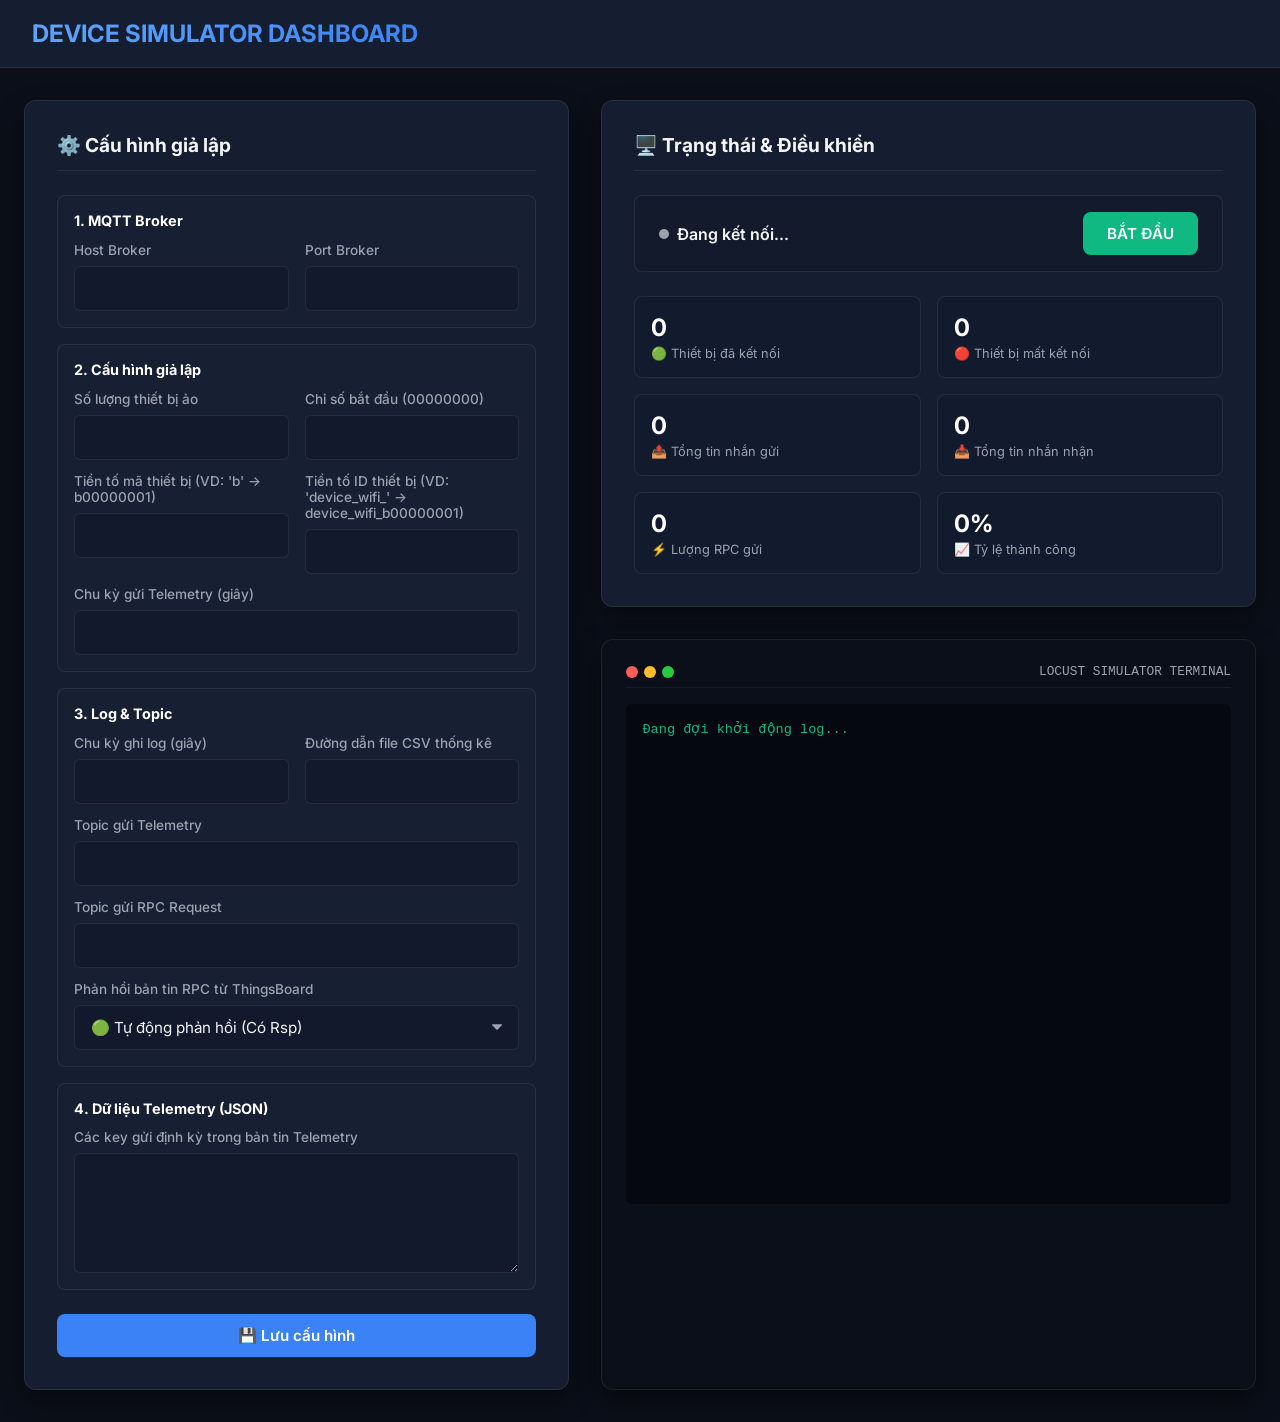
==== device_simulator_web/templates/index.html @ e487b711 "Thêm bản web của tool giả lập thiết bị" ====
<!DOCTYPE html>
<html lang="vi">

<head>
    <meta charset="UTF-8">
    <meta name="viewport" content="width=device-width, initial-scale=1.0">
    <title>Device Simulator Dashboard</title>
    <link href="https://fonts.googleapis.com/css2?family=Inter:wght@400;500;700&display=swap" rel="stylesheet">
    <style>
        :root {
            --bg-main: #0b0f19;
            --bg-card: #151d30;
            --border-color: rgba(255, 255, 255, 0.08);
            --text-main: #f3f4f6;
            --text-muted: #9ca3af;
            --primary: #3b82f6;
            --primary-hover: #2563eb;
            --success: #10b981;
            --success-hover: #059669;
            --danger: #ef4444;
            --danger-hover: #dc2626;
            --warning: #f59e0b;
            --panel-bg: rgba(30, 41, 59, 0.7);
        }

        * {
            box-sizing: border-box;
            margin: 0;
            padding: 0;
        }

        body {
            font-family: 'Inter', sans-serif;
            background-color: var(--bg-main);
            color: var(--text-main);
            min-height: 100vh;
            display: flex;
            flex-direction: column;
            overflow-x: hidden;
        }

        header {
            background-color: var(--bg-card);
            border-bottom: 1px solid var(--border-color);
            padding: 1.2rem 2rem;
            display: flex;
            justify-content: space-between;
            align-items: center;
        }

        header h1 {
            font-size: 1.5rem;
            font-weight: 700;
            background: linear-gradient(135deg, #60a5fa, #3b82f6);
            -webkit-background-clip: text;
            -webkit-text-fill-color: transparent;
        }

        .container {
            max-width: 1400px;
            width: 100%;
            margin: 2rem auto;
            padding: 0 1.5rem;
            display: grid;
            grid-template-columns: 1fr 1.2fr;
            gap: 2rem;
            flex: 1;
        }

        @media (max-width: 1024px) {
            .container {
                grid-template-columns: 1fr;
            }
        }

        .card {
            background-color: var(--bg-card);
            border: 1px solid var(--border-color);
            border-radius: 12px;
            padding: 2rem;
            box-shadow: 0 10px 25px rgba(0, 0, 0, 0.4);
            display: flex;
            flex-direction: column;
            gap: 1.5rem;
        }

        .card-title {
            font-size: 1.2rem;
            font-weight: 700;
            border-bottom: 1px solid var(--border-color);
            padding-bottom: 0.8rem;
            color: var(--text-main);
            display: flex;
            align-items: center;
            gap: 0.5rem;
        }

        .form-group {
            display: flex;
            flex-direction: column;
            gap: 0.5rem;
        }

        .form-row {
            display: grid;
            grid-template-columns: 1fr 1fr;
            gap: 1rem;
        }

        label {
            font-size: 0.85rem;
            font-weight: 500;
            color: var(--text-muted);
        }

        input {
            background-color: rgba(15, 23, 42, 0.6);
            border: 1px solid var(--border-color);
            border-radius: 6px;
            padding: 0.75rem 1rem;
            color: var(--text-main);
            font-family: inherit;
            font-size: 0.95rem;
            transition: all 0.2s;
            width: 100%;
        }

        input:focus {
            outline: none;
            border-color: var(--primary);
            box-shadow: 0 0 0 2px rgba(59, 130, 246, 0.2);
        }

        .btn {
            padding: 0.75rem 1.5rem;
            border-radius: 8px;
            font-family: inherit;
            font-weight: 600;
            font-size: 0.95rem;
            cursor: pointer;
            border: none;
            transition: all 0.2s;
            display: inline-flex;
            align-items: center;
            justify-content: center;
            gap: 0.5rem;
        }

        .btn-primary {
            background-color: var(--primary);
            color: #fff;
        }

        .btn-primary:hover {
            background-color: var(--primary-hover);
        }

        .btn-success {
            background-color: var(--success);
            color: #fff;
        }

        .btn-success:hover {
            background-color: var(--success-hover);
        }

        .btn-danger {
            background-color: var(--danger);
            color: #fff;
        }

        .btn-danger:hover {
            background-color: var(--danger-hover);
        }

        .status-container {
            display: flex;
            align-items: center;
            justify-content: space-between;
            background: rgba(15, 23, 42, 0.4);
            border: 1px solid var(--border-color);
            padding: 1rem 1.5rem;
            border-radius: 8px;
        }

        .status-indicator {
            display: flex;
            align-items: center;
            gap: 0.5rem;
            font-weight: 600;
        }

        .dot {
            width: 10px;
            height: 10px;
            border-radius: 50%;
            background-color: var(--text-muted);
            display: inline-block;
        }

        .dot.running {
            background-color: var(--success);
            box-shadow: 0 0 10px var(--success);
            animation: pulse 1.5s infinite;
        }

        .dot.stopped {
            background-color: var(--danger);
        }

        @keyframes pulse {
            0% {
                opacity: 0.4;
            }

            50% {
                opacity: 1;
            }

            100% {
                opacity: 0.4;
            }
        }

        .stats-grid {
            display: grid;
            grid-template-columns: repeat(2, 1fr);
            gap: 1rem;
        }

        .stat-card {
            background: rgba(15, 23, 42, 0.3);
            border: 1px solid var(--border-color);
            border-radius: 8px;
            padding: 1rem;
            display: flex;
            flex-direction: column;
            gap: 0.25rem;
        }

        .stat-value {
            font-size: 1.5rem;
            font-weight: 700;
            color: #fff;
        }

        .stat-label {
            font-size: 0.8rem;
            color: var(--text-muted);
        }

        .terminal-card {
            background-color: #0b0f19;
            border: 1px solid var(--border-color);
            border-radius: 12px;
            padding: 1.5rem;
            box-shadow: 0 10px 25px rgba(0, 0, 0, 0.5);
            display: flex;
            flex-direction: column;
            gap: 1rem;
            flex: 1;
            min-height: 400px;
        }

        .terminal-header {
            display: flex;
            justify-content: space-between;
            align-items: center;
            border-bottom: 1px solid rgba(255, 255, 255, 0.05);
            padding-bottom: 0.5rem;
        }

        .terminal-dots {
            display: flex;
            gap: 6px;
        }

        .terminal-dot {
            width: 12px;
            height: 12px;
            border-radius: 50%;
        }

        .terminal-dot:nth-child(1) {
            background-color: #ff5f56;
        }

        .terminal-dot:nth-child(2) {
            background-color: #ffbd2e;
        }

        .terminal-dot:nth-child(3) {
            background-color: #27c93f;
        }

        .terminal-body {
            background-color: #050811;
            border-radius: 6px;
            padding: 1rem;
            font-family: 'Consolas', 'Courier New', Courier, monospace;
            font-size: 0.85rem;
            color: #10b981;
            overflow-y: auto;
            flex: 1;
            display: flex;
            flex-direction: column;
            gap: 0.5rem;
            min-height: 300px;
            max-height: 500px;
        }

        .terminal-line {
            white-space: pre-wrap;
            word-break: break-all;
            line-height: 1.4;
        }

        .toast-container {
            position: fixed;
            bottom: 2rem;
            right: 2rem;
            display: flex;
            flex-direction: column;
            gap: 0.5rem;
            z-index: 10000;
        }

        .toast {
            background-color: var(--bg-card);
            border: 1px solid var(--border-color);
            border-left: 4px solid var(--primary);
            padding: 1rem 1.5rem;
            border-radius: 8px;
            box-shadow: 0 10px 15px rgba(0, 0, 0, 0.3);
            color: var(--text-main);
            font-size: 0.9rem;
            display: flex;
            align-items: center;
            gap: 0.75rem;
            animation: slideIn 0.3s ease;
        }

        @keyframes slideIn {
            from {
                transform: translateX(100%);
                opacity: 0;
            }

            to {
                transform: translateX(0);
                opacity: 1;
            }
        }

        .toast.success {
            border-left-color: var(--success);
        }

        .toast.error {
            border-left-color: var(--danger);
        }
    </style>
</head>

<body>
    <header>
        <h1>DEVICE SIMULATOR DASHBOARD</h1>
        <div style="font-size: 0.9rem; color: var(--text-muted);" id="current-time"></div>
    </header>

    <div class="container">
        <!-- Bên trái: Form Cấu hình -->
        <div class="card">
            <h2 class="card-title">⚙️ Cấu hình giả lập</h2>

            <form id="config-form">
                <div style="display: flex; flex-direction: column; gap: 1rem;">
                    <!-- MQTT Broker -->
                    <div
                        style="display: flex; flex-direction: column; gap: 0.8rem; border: 1px solid var(--border-color); padding: 1rem; border-radius: 8px; background: rgba(255, 255, 255, 0.01);">
                        <span style="font-size: 0.9rem; font-weight: 700; color: #fff;">1. MQTT Broker</span>
                        <div class="form-row">
                            <div class="form-group">
                                <label for="BROKER_HOST">Host Broker</label>
                                <input type="text" id="BROKER_HOST" required>
                            </div>
                            <div class="form-group">
                                <label for="BROKER_PORT">Port Broker</label>
                                <input type="number" id="BROKER_PORT" required>
                            </div>
                        </div>
                    </div>

                    <!-- Load Test Parameters -->
                    <div
                        style="display: flex; flex-direction: column; gap: 0.8rem; border: 1px solid var(--border-color); padding: 1rem; border-radius: 8px; background: rgba(255, 255, 255, 0.01);">
                        <span style="font-size: 0.9rem; font-weight: 700; color: #fff;">2. Cấu hình giả lập</span>
                        <div class="form-row">
                            <div class="form-group">
                                <label for="NUM_DEV">Số lượng thiết bị ảo</label>
                                <input type="number" id="NUM_DEV" required>
                            </div>
                            <div class="form-group">
                                <label for="START_INDEX">Chỉ số bắt đầu (00000000)</label>
                                <input type="number" id="START_INDEX" required>
                            </div>
                        </div>
                        <div class="form-row">
                            <div class="form-group">
                                <label for="DEVICE_CODE_PREFIX">Tiền tố mã thiết bị (VD: 'b' -> b00000001)</label>
                                <input type="text" id="DEVICE_CODE_PREFIX" required>
                            </div>
                            <div class="form-group">
                                <label for="DEVICE_ID_PREFIX">Tiền tố ID thiết bị (VD: 'device_wifi_' ->
                                    device_wifi_b00000001)</label>
                                <input type="text" id="DEVICE_ID_PREFIX" required>
                            </div>
                        </div>
                        <div class="form-group">
                            <label for="TELEMETRY_INTERVAL">Chu kỳ gửi Telemetry (giây)</label>
                            <input type="number" id="TELEMETRY_INTERVAL" required>
                        </div>
                    </div>

                    <!-- Topic & Log -->
                    <div
                        style="display: flex; flex-direction: column; gap: 0.8rem; border: 1px solid var(--border-color); padding: 1rem; border-radius: 8px; background: rgba(255, 255, 255, 0.01);">
                        <span style="font-size: 0.9rem; font-weight: 700; color: #fff;">3. Log & Topic</span>
                        <div class="form-row">
                            <div class="form-group">
                                <label for="LOG_INTERVAL">Chu kỳ ghi log (giây)</label>
                                <input type="number" id="LOG_INTERVAL" required>
                            </div>
                            <div class="form-group">
                                <label for="LOG_FILE_CSV">Đường dẫn file CSV thống kê</label>
                                <input type="text" id="LOG_FILE_CSV" required>
                            </div>
                        </div>
                        <div class="form-group">
                            <label for="TELEMETRY_TOPIC">Topic gửi Telemetry</label>
                            <input type="text" id="TELEMETRY_TOPIC" required>
                        </div>
                        <div class="form-group">
                            <label for="RPC_REQUEST_TOPIC">Topic gửi RPC Request</label>
                            <input type="text" id="RPC_REQUEST_TOPIC" required>
                        </div>
                        <div class="form-group">
                            <label for="RESPONSE_RPC">Phản hồi bản tin RPC từ ThingsBoard</label>
                            <select id="RESPONSE_RPC" style="background-color: rgba(15, 23, 42, 0.6); border: 1px solid var(--border-color); border-radius: 6px; padding: 0.75rem 1rem; color: var(--text-main); font-family: inherit; font-size: 0.95rem; width: 100%; transition: all 0.2s; -webkit-appearance: none; -moz-appearance: none; appearance: none; background-image: url('data:image/svg+xml;charset=US-ASCII,%3Csvg%20xmlns%3D%22http%3A%2F%2Fwww.w3.org%2F2000%2Fsvg%22%20width%3D%22292.4%22%20height%3D%22292.4%22%3E%3Cpath%20fill%3D%22%239ca3af%22%20d%3D%22M287%2069.4a17.6%2017.6%200%200%200-13-5.4H18.4c-5%200-9.3%201.8-12.9%205.4A17.6%2017.6%200%200%200%200%2082.2c0%205%201.8%209.3%205.4%2012.9l128%20127.9c3.6%203.6%207.8%205.4%2012.8%205.4s9.2-1.8%2012.8-5.4L287%2095c3.5-3.5%205.4-7.8%205.4-12.8%200-5-1.9-9.2-5.5-12.8z%22%2F%3E%3C%2Fsvg%3E'); background-repeat: no-repeat; background-position: right 1rem top 50%; background-size: 0.65rem auto; padding-right: 2.5rem;">
                                <option value="true">🟢 Tự động phản hồi (Có Rsp)</option>
                                <option value="false">🔴 Không phản hồi (Bỏ qua)</option>
                            </select>
                        </div>
                    </div>

                    <!-- Telemetry Payload Config -->
                    <div
                        style="display: flex; flex-direction: column; gap: 0.8rem; border: 1px solid var(--border-color); padding: 1rem; border-radius: 8px; background: rgba(255, 255, 255, 0.01);">
                        <span style="font-size: 0.9rem; font-weight: 700; color: #fff;">4. Dữ liệu Telemetry (JSON)</span>
                        <div class="form-group">
                            <label for="TELEMETRY_DATA">Các key gửi định kỳ trong bản tin Telemetry</label>
                            <textarea id="TELEMETRY_DATA" style="background-color: rgba(15, 23, 42, 0.6); border: 1px solid var(--border-color); border-radius: 6px; padding: 0.75rem 1rem; color: var(--text-main); font-family: 'Consolas', monospace; font-size: 0.9rem; min-height: 120px; width: 100%; resize: vertical;" required></textarea>
                        </div>
                    </div>

                    <button type="submit" class="btn btn-primary" style="margin-top: 0.5rem; width: 100%;">💾 Lưu cấu
                        hình</button>
                </div>
            </form>
        </div>

        <!-- Bên phải: Điều khiển & Log Console -->
        <div style="display: flex; flex-direction: column; gap: 2rem;">
            <!-- Trạng thái & Nút Start/Stop -->
            <div class="card">
                <h2 class="card-title">🖥️ Trạng thái & Điều khiển</h2>

                <div class="status-container">
                    <div class="status-indicator">
                        <span id="status-dot" class="dot"></span>
                        <span id="status-text">Đang kết nối...</span>
                    </div>
                    <div id="control-buttons">
                        <button id="btn-toggle" class="btn btn-success">BẮT ĐẦU</button>
                    </div>
                </div>

                <div class="stats-grid">
                    <div class="stat-card">
                        <span class="stat-value" id="stat-connected">0</span>
                        <span class="stat-label">🟢 Thiết bị đã kết nối</span>
                    </div>
                    <div class="stat-card">
                        <span class="stat-value" id="stat-disconnected">0</span>
                        <span class="stat-label">🔴 Thiết bị mất kết nối</span>
                    </div>
                    <div class="stat-card">
                        <span class="stat-value" id="stat-sent">0</span>
                        <span class="stat-label">📤 Tổng tin nhắn gửi</span>
                    </div>
                    <div class="stat-card">
                        <span class="stat-value" id="stat-received">0</span>
                        <span class="stat-label">📥 Tổng tin nhắn nhận</span>
                    </div>
                    <div class="stat-card">
                        <span class="stat-value" id="stat-rpc-sent">0</span>
                        <span class="stat-label">⚡ Lượng RPC gửi</span>
                    </div>
                    <div class="stat-card">
                        <span class="stat-value" id="stat-success-rate">0%</span>
                        <span class="stat-label">📈 Tỷ lệ thành công</span>
                    </div>
                </div>
            </div>

            <!-- Terminal Logs -->
            <div class="terminal-card">
                <div class="terminal-header">
                    <div class="terminal-dots">
                        <div class="terminal-dot"></div>
                        <div class="terminal-dot"></div>
                        <div class="terminal-dot"></div>
                    </div>
                    <span style="font-size: 0.8rem; font-family: monospace; color: var(--text-muted);">LOCUST SIMULATOR
                        TERMINAL</span>
                </div>
                <div class="terminal-body" id="terminal-body">
                    <div class="terminal-line">Đang đợi khởi động log...</div>
                </div>
            </div>
        </div>
    </div>

    <div class="toast-container" id="toast-container"></div>

    <script src="/static/js/app.js"></script>
</body>

</html>
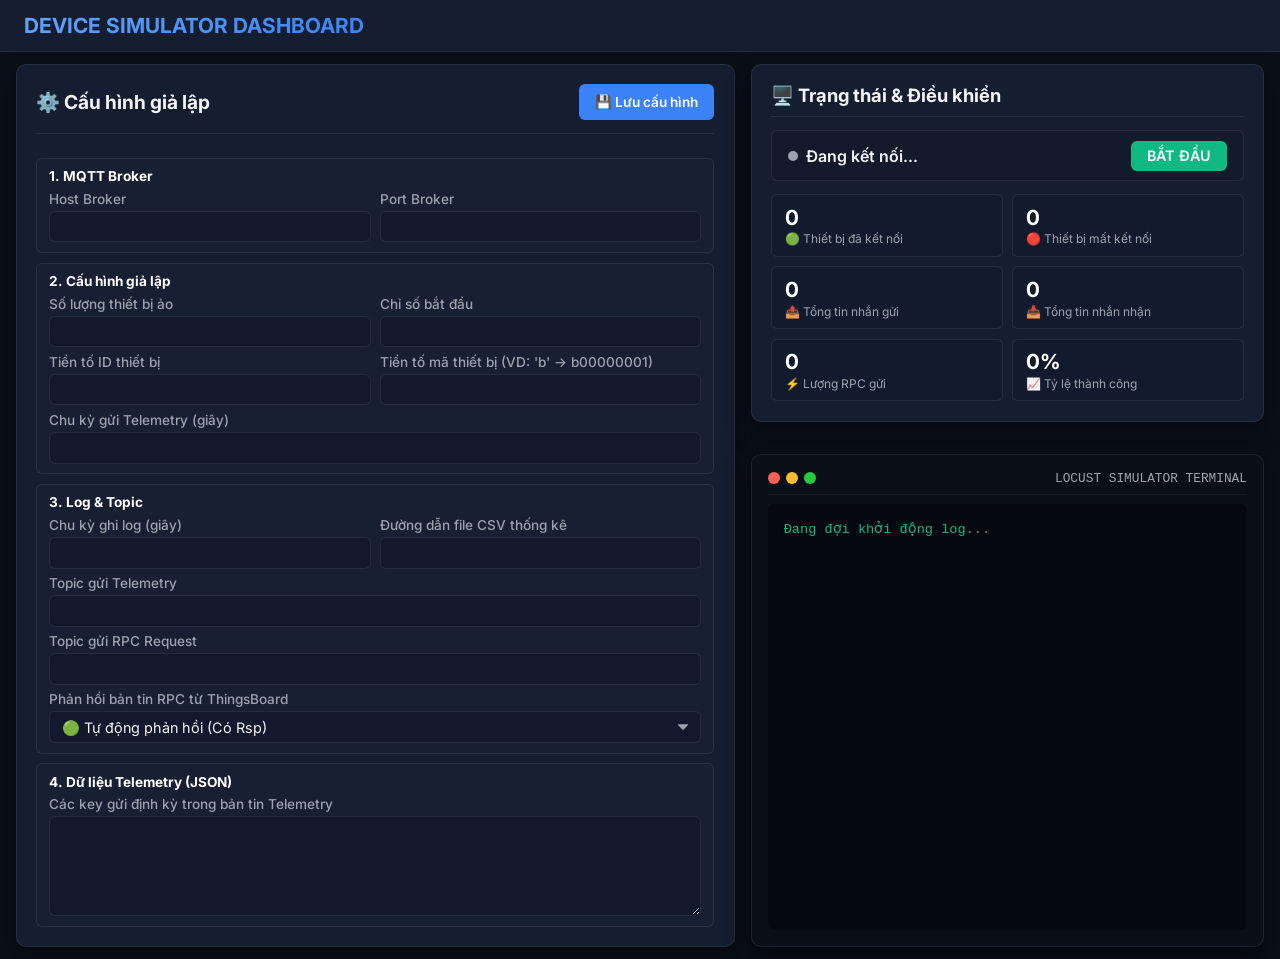
==== commit 117521d7: "Cập nhật chi tiết tool mô phỏng thiết bị bằng web" ====
--- a/device_simulator_web/templates/index.html
+++ b/device_simulator_web/templates/index.html
@@ -42,14 +42,14 @@
         header {
             background-color: var(--bg-card);
             border-bottom: 1px solid var(--border-color);
-            padding: 1.2rem 2rem;
+            padding: 0.8rem 1.5rem;
             display: flex;
             justify-content: space-between;
             align-items: center;
         }
 
         header h1 {
-            font-size: 1.5rem;
+            font-size: 1.3rem;
             font-weight: 700;
             background: linear-gradient(135deg, #60a5fa, #3b82f6);
             -webkit-background-clip: text;
@@ -59,11 +59,11 @@
         .container {
             max-width: 1400px;
             width: 100%;
-            margin: 2rem auto;
-            padding: 0 1.5rem;
+            margin: 0.75rem auto;
+            padding: 0 1rem;
             display: grid;
-            grid-template-columns: 1fr 1.2fr;
-            gap: 2rem;
+            grid-template-columns: 1.4fr 1fr;
+            gap: 1rem;
             flex: 1;
         }
 
@@ -76,19 +76,19 @@
         .card {
             background-color: var(--bg-card);
             border: 1px solid var(--border-color);
-            border-radius: 12px;
-            padding: 2rem;
+            border-radius: 10px;
+            padding: 1.2rem;
             box-shadow: 0 10px 25px rgba(0, 0, 0, 0.4);
             display: flex;
             flex-direction: column;
-            gap: 1.5rem;
+            gap: 0.8rem;
         }
 
         .card-title {
-            font-size: 1.2rem;
+            font-size: 1.15rem;
             font-weight: 700;
             border-bottom: 1px solid var(--border-color);
-            padding-bottom: 0.8rem;
+            padding-bottom: 0.6rem;
             color: var(--text-main);
             display: flex;
             align-items: center;
@@ -98,13 +98,13 @@
         .form-group {
             display: flex;
             flex-direction: column;
-            gap: 0.5rem;
+            gap: 0.25rem;
         }
 
         .form-row {
             display: grid;
             grid-template-columns: 1fr 1fr;
-            gap: 1rem;
+            gap: 0.6rem;
         }
 
         label {
@@ -117,10 +117,10 @@
             background-color: rgba(15, 23, 42, 0.6);
             border: 1px solid var(--border-color);
             border-radius: 6px;
-            padding: 0.75rem 1rem;
+            padding: 0.4rem 0.75rem;
             color: var(--text-main);
             font-family: inherit;
-            font-size: 0.95rem;
+            font-size: 0.9rem;
             transition: all 0.2s;
             width: 100%;
         }
@@ -132,18 +132,18 @@
         }
 
         .btn {
-            padding: 0.75rem 1.5rem;
-            border-radius: 8px;
+            padding: 0.4rem 1rem;
+            border-radius: 6px;
             font-family: inherit;
             font-weight: 600;
-            font-size: 0.95rem;
+            font-size: 0.9rem;
             cursor: pointer;
             border: none;
             transition: all 0.2s;
             display: inline-flex;
             align-items: center;
             justify-content: center;
-            gap: 0.5rem;
+            gap: 0.4rem;
         }
 
         .btn-primary {
@@ -179,8 +179,8 @@
             justify-content: space-between;
             background: rgba(15, 23, 42, 0.4);
             border: 1px solid var(--border-color);
-            padding: 1rem 1.5rem;
-            border-radius: 8px;
+            padding: 0.6rem 1rem;
+            border-radius: 6px;
         }
 
         .status-indicator {
@@ -225,41 +225,41 @@
         .stats-grid {
             display: grid;
             grid-template-columns: repeat(2, 1fr);
-            gap: 1rem;
+            gap: 0.6rem;
         }
 
         .stat-card {
             background: rgba(15, 23, 42, 0.3);
             border: 1px solid var(--border-color);
-            border-radius: 8px;
-            padding: 1rem;
-            display: flex;
-            flex-direction: column;
-            gap: 0.25rem;
+            border-radius: 6px;
+            padding: 0.6rem 0.8rem;
+            display: flex;
+            flex-direction: column;
+            gap: 0.1rem;
         }
 
         .stat-value {
-            font-size: 1.5rem;
+            font-size: 1.3rem;
             font-weight: 700;
             color: #fff;
         }
 
         .stat-label {
-            font-size: 0.8rem;
+            font-size: 0.75rem;
             color: var(--text-muted);
         }
 
         .terminal-card {
             background-color: #0b0f19;
             border: 1px solid var(--border-color);
-            border-radius: 12px;
-            padding: 1.5rem;
+            border-radius: 10px;
+            padding: 1rem;
             box-shadow: 0 10px 25px rgba(0, 0, 0, 0.5);
             display: flex;
             flex-direction: column;
-            gap: 1rem;
+            gap: 0.6rem;
             flex: 1;
-            min-height: 400px;
+            min-height: 300px;
         }
 
         .terminal-header {
@@ -371,14 +371,22 @@
     <div class="container">
         <!-- Bên trái: Form Cấu hình -->
         <div class="card">
-            <h2 class="card-title">⚙️ Cấu hình giả lập</h2>
-
             <form id="config-form">
-                <div style="display: flex; flex-direction: column; gap: 1rem;">
+                <div
+                    style="display: flex; justify-content: space-between; align-items: center; border-bottom: 1px solid var(--border-color); padding-bottom: 0.8rem; margin-bottom: 1.5rem;">
+                    <h2
+                        style="font-size: 1.2rem; font-weight: 700; color: var(--text-main); display: flex; align-items: center; gap: 0.5rem; margin: 0; border: none; padding: 0;">
+                        ⚙️ Cấu hình giả lập</h2>
+                    <button type="submit" class="btn btn-primary"
+                        style="padding: 6px 16px; font-size: 0.85rem; height: 36px; display: inline-flex; align-items: center; justify-content: center; gap: 6px; margin: 0;">💾
+                        Lưu cấu hình</button>
+                </div>
+
+                <div style="display: flex; flex-direction: column; gap: 0.6rem;">
                     <!-- MQTT Broker -->
                     <div
-                        style="display: flex; flex-direction: column; gap: 0.8rem; border: 1px solid var(--border-color); padding: 1rem; border-radius: 8px; background: rgba(255, 255, 255, 0.01);">
-                        <span style="font-size: 0.9rem; font-weight: 700; color: #fff;">1. MQTT Broker</span>
+                        style="display: flex; flex-direction: column; gap: 0.4rem; border: 1px solid var(--border-color); padding: 0.6rem 0.75rem; border-radius: 6px; background: rgba(255, 255, 255, 0.01);">
+                        <span style="font-size: 0.85rem; font-weight: 700; color: #fff;">1. MQTT Broker</span>
                         <div class="form-row">
                             <div class="form-group">
                                 <label for="BROKER_HOST">Host Broker</label>
@@ -393,27 +401,26 @@
 
                     <!-- Load Test Parameters -->
                     <div
-                        style="display: flex; flex-direction: column; gap: 0.8rem; border: 1px solid var(--border-color); padding: 1rem; border-radius: 8px; background: rgba(255, 255, 255, 0.01);">
-                        <span style="font-size: 0.9rem; font-weight: 700; color: #fff;">2. Cấu hình giả lập</span>
+                        style="display: flex; flex-direction: column; gap: 0.4rem; border: 1px solid var(--border-color); padding: 0.6rem 0.75rem; border-radius: 6px; background: rgba(255, 255, 255, 0.01);">
+                        <span style="font-size: 0.85rem; font-weight: 700; color: #fff;">2. Cấu hình giả lập</span>
                         <div class="form-row">
                             <div class="form-group">
                                 <label for="NUM_DEV">Số lượng thiết bị ảo</label>
                                 <input type="number" id="NUM_DEV" required>
                             </div>
                             <div class="form-group">
-                                <label for="START_INDEX">Chỉ số bắt đầu (00000000)</label>
+                                <label for="START_INDEX">Chỉ số bắt đầu</label>
                                 <input type="number" id="START_INDEX" required>
                             </div>
                         </div>
                         <div class="form-row">
+                            <div class="form-group">
+                                <label for="DEVICE_ID_PREFIX">Tiền tố ID thiết bị</label>
+                                <input type="text" id="DEVICE_ID_PREFIX" required>
+                            </div>
                             <div class="form-group">
                                 <label for="DEVICE_CODE_PREFIX">Tiền tố mã thiết bị (VD: 'b' -> b00000001)</label>
                                 <input type="text" id="DEVICE_CODE_PREFIX" required>
-                            </div>
-                            <div class="form-group">
-                                <label for="DEVICE_ID_PREFIX">Tiền tố ID thiết bị (VD: 'device_wifi_' ->
-                                    device_wifi_b00000001)</label>
-                                <input type="text" id="DEVICE_ID_PREFIX" required>
                             </div>
                         </div>
                         <div class="form-group">
@@ -424,8 +431,8 @@
 
                     <!-- Topic & Log -->
                     <div
-                        style="display: flex; flex-direction: column; gap: 0.8rem; border: 1px solid var(--border-color); padding: 1rem; border-radius: 8px; background: rgba(255, 255, 255, 0.01);">
-                        <span style="font-size: 0.9rem; font-weight: 700; color: #fff;">3. Log & Topic</span>
+                        style="display: flex; flex-direction: column; gap: 0.4rem; border: 1px solid var(--border-color); padding: 0.6rem 0.75rem; border-radius: 6px; background: rgba(255, 255, 255, 0.01);">
+                        <span style="font-size: 0.85rem; font-weight: 700; color: #fff;">3. Log & Topic</span>
                         <div class="form-row">
                             <div class="form-group">
                                 <label for="LOG_INTERVAL">Chu kỳ ghi log (giây)</label>
@@ -446,25 +453,38 @@
                         </div>
                         <div class="form-group">
                             <label for="RESPONSE_RPC">Phản hồi bản tin RPC từ ThingsBoard</label>
-                            <select id="RESPONSE_RPC" style="background-color: rgba(15, 23, 42, 0.6); border: 1px solid var(--border-color); border-radius: 6px; padding: 0.75rem 1rem; color: var(--text-main); font-family: inherit; font-size: 0.95rem; width: 100%; transition: all 0.2s; -webkit-appearance: none; -moz-appearance: none; appearance: none; background-image: url('data:image/svg+xml;charset=US-ASCII,%3Csvg%20xmlns%3D%22http%3A%2F%2Fwww.w3.org%2F2000%2Fsvg%22%20width%3D%22292.4%22%20height%3D%22292.4%22%3E%3Cpath%20fill%3D%22%239ca3af%22%20d%3D%22M287%2069.4a17.6%2017.6%200%200%200-13-5.4H18.4c-5%200-9.3%201.8-12.9%205.4A17.6%2017.6%200%200%200%200%2082.2c0%205%201.8%209.3%205.4%2012.9l128%20127.9c3.6%203.6%207.8%205.4%2012.8%205.4s9.2-1.8%2012.8-5.4L287%2095c3.5-3.5%205.4-7.8%205.4-12.8%200-5-1.9-9.2-5.5-12.8z%22%2F%3E%3C%2Fsvg%3E'); background-repeat: no-repeat; background-position: right 1rem top 50%; background-size: 0.65rem auto; padding-right: 2.5rem;">
+                            <select id="RESPONSE_RPC"
+                                style="background-color: rgba(15, 23, 42, 0.6); border: 1px solid var(--border-color); border-radius: 6px; padding: 0.4rem 0.75rem; color: var(--text-main); font-family: inherit; font-size: 0.9rem; width: 100%; transition: all 0.2s; -webkit-appearance: none; -moz-appearance: none; appearance: none; background-image: url('data:image/svg+xml;charset=US-ASCII,%3Csvg%20xmlns%3D%22http%3A%2F%2Fwww.w3.org%2F2000%2Fsvg%22%20width%3D%22292.4%22%20height%3D%22292.4%22%3E%3Cpath%20fill%3D%22%239ca3af%22%20d%3D%22M287%2069.4a17.6%2017.6%200%200%200-13-5.4H18.4c-5%200-9.3%201.8-12.9%205.4A17.6%2017.6%200%200%200%200%2082.2c0%205%201.8%209.3%205.4%2012.9l128%20127.9c3.6%203.6%207.8%205.4%2012.8%205.4s9.2-1.8%2012.8-5.4L287%2095c3.5-3.5%205.4-7.8%205.4-12.8%200-5-1.9-9.2-5.5-12.8z%22%2F%3E%3C%2Fsvg%3E'); background-repeat: no-repeat; background-position: right 0.75rem top 50%; background-size: 0.65rem auto; padding-right: 2.2rem;">
                                 <option value="true">🟢 Tự động phản hồi (Có Rsp)</option>
-                                <option value="false">🔴 Không phản hồi (Bỏ qua)</option>
+                                <option value="false">🔴 Không phản hồi (Bỏ qua tất cả)</option>
+                                <option value="range">🟡 Không phản hồi theo dải chỉ số</option>
                             </select>
+                        </div>
+                        <div id="rpc-skip-range-row" class="form-row" style="display: none; margin-top: 0.4rem;">
+                            <div class="form-group">
+                                <label for="RESPONSE_RPC_SKIP_START">Bỏ qua từ chỉ số</label>
+                                <input type="number" id="RESPONSE_RPC_SKIP_START" min="0" required>
+                            </div>
+                            <div class="form-group">
+                                <label for="RESPONSE_RPC_SKIP_END">Đến chỉ số</label>
+                                <input type="number" id="RESPONSE_RPC_SKIP_END" min="0" required>
+                            </div>
                         </div>
                     </div>
 
                     <!-- Telemetry Payload Config -->
                     <div
-                        style="display: flex; flex-direction: column; gap: 0.8rem; border: 1px solid var(--border-color); padding: 1rem; border-radius: 8px; background: rgba(255, 255, 255, 0.01);">
-                        <span style="font-size: 0.9rem; font-weight: 700; color: #fff;">4. Dữ liệu Telemetry (JSON)</span>
+                        style="display: flex; flex-direction: column; gap: 0.4rem; border: 1px solid var(--border-color); padding: 0.6rem 0.75rem; border-radius: 6px; background: rgba(255, 255, 255, 0.01);">
+                        <span style="font-size: 0.85rem; font-weight: 700; color: #fff;">4. Dữ liệu Telemetry
+                            (JSON)</span>
                         <div class="form-group">
                             <label for="TELEMETRY_DATA">Các key gửi định kỳ trong bản tin Telemetry</label>
-                            <textarea id="TELEMETRY_DATA" style="background-color: rgba(15, 23, 42, 0.6); border: 1px solid var(--border-color); border-radius: 6px; padding: 0.75rem 1rem; color: var(--text-main); font-family: 'Consolas', monospace; font-size: 0.9rem; min-height: 120px; width: 100%; resize: vertical;" required></textarea>
-                        </div>
-                    </div>
-
-                    <button type="submit" class="btn btn-primary" style="margin-top: 0.5rem; width: 100%;">💾 Lưu cấu
-                        hình</button>
+                            <textarea id="TELEMETRY_DATA"
+                                style="background-color: rgba(15, 23, 42, 0.6); border: 1px solid var(--border-color); border-radius: 6px; padding: 0.4rem 0.75rem; color: var(--text-main); font-family: 'Consolas', monospace; font-size: 0.85rem; min-height: 100px; width: 100%; resize: vertical;"
+                                required></textarea>
+                        </div>
+                    </div>
+
                 </div>
             </form>
         </div>
@@ -533,7 +553,7 @@
 
     <div class="toast-container" id="toast-container"></div>
 
-    <script src="/static/js/app.js"></script>
+    <script src="/static/js/app.js?v=1.2"></script>
 </body>
 
 </html>
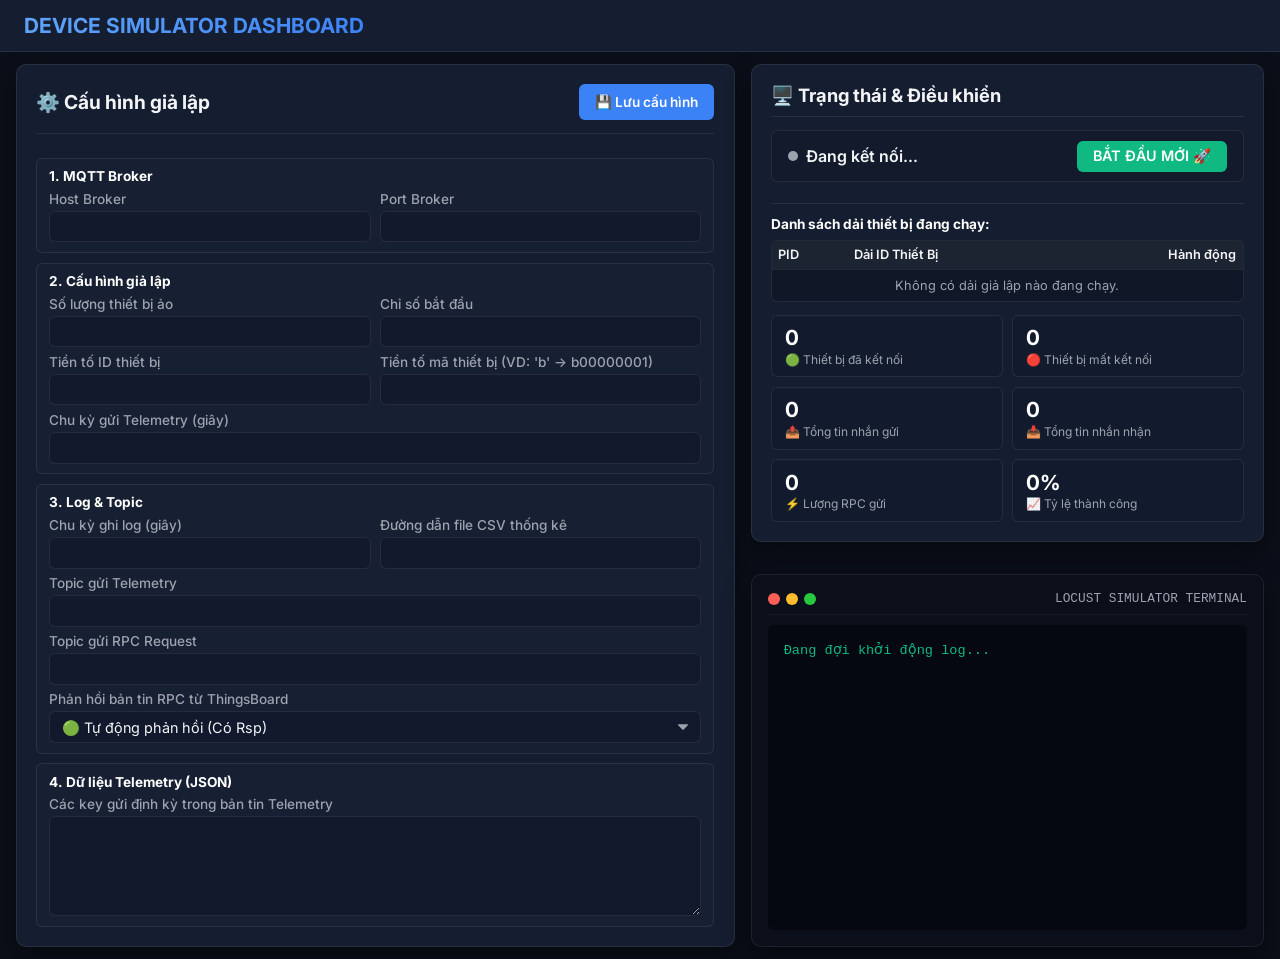
==== commit 81b5fcca: "Thêm cơ chế tách luồng của mỗi nhánh thiết bị" ====
--- a/device_simulator_web/templates/index.html
+++ b/device_simulator_web/templates/index.html
@@ -416,11 +416,11 @@
                         <div class="form-row">
                             <div class="form-group">
                                 <label for="DEVICE_ID_PREFIX">Tiền tố ID thiết bị</label>
-                                <input type="text" id="DEVICE_ID_PREFIX" required>
+                                <input type="text" id="DEVICE_ID_PREFIX">
                             </div>
                             <div class="form-group">
                                 <label for="DEVICE_CODE_PREFIX">Tiền tố mã thiết bị (VD: 'b' -> b00000001)</label>
-                                <input type="text" id="DEVICE_CODE_PREFIX" required>
+                                <input type="text" id="DEVICE_CODE_PREFIX">
                             </div>
                         </div>
                         <div class="form-group">
@@ -500,8 +500,30 @@
                         <span id="status-dot" class="dot"></span>
                         <span id="status-text">Đang kết nối...</span>
                     </div>
-                    <div id="control-buttons">
-                        <button id="btn-toggle" class="btn btn-success">BẮT ĐẦU</button>
+                    <div id="control-buttons" style="display: flex; gap: 0.5rem;">
+                        <button id="btn-toggle" class="btn btn-success">BẮT ĐẦU MỚI 🚀</button>
+                        <button id="btn-stop-all" class="btn btn-danger" style="display: none; white-space: nowrap;">DỪNG TẤT CẢ 🛑</button>
+                    </div>
+                </div>
+
+                <!-- Bảng danh sách tiến trình đang chạy -->
+                <div id="active-processes-section" style="margin-top: 0.5rem; border-top: 1px solid var(--border-color); padding-top: 0.75rem;">
+                    <div style="font-size: 0.85rem; font-weight: 700; color: #fff; margin-bottom: 0.5rem;">Danh sách dải thiết bị đang chạy:</div>
+                    <div style="max-height: 150px; overflow-y: auto; border: 1px solid var(--border-color); border-radius: 6px; background: rgba(0,0,0,0.2);">
+                        <table style="width: 100%; border-collapse: collapse; font-size: 0.8rem; text-align: left;">
+                            <thead>
+                                <tr style="background: rgba(255,255,255,0.05); border-bottom: 1px solid var(--border-color);">
+                                    <th style="padding: 0.4rem; font-weight: 600;">PID</th>
+                                    <th style="padding: 0.4rem; font-weight: 600;">Dải ID Thiết Bị</th>
+                                    <th style="padding: 0.4rem; font-weight: 600; text-align: right;">Hành động</th>
+                                </tr>
+                            </thead>
+                            <tbody id="processes-list-body">
+                                <tr>
+                                    <td colspan="3" style="padding: 0.5rem; text-align: center; color: var(--text-muted);">Không có dải giả lập nào đang chạy.</td>
+                                </tr>
+                            </tbody>
+                        </table>
                     </div>
                 </div>
 
@@ -553,7 +575,7 @@
 
     <div class="toast-container" id="toast-container"></div>
 
-    <script src="/static/js/app.js?v=1.2"></script>
+    <script src="/static/js/app.js?v=1.4"></script>
 </body>
 
 </html>
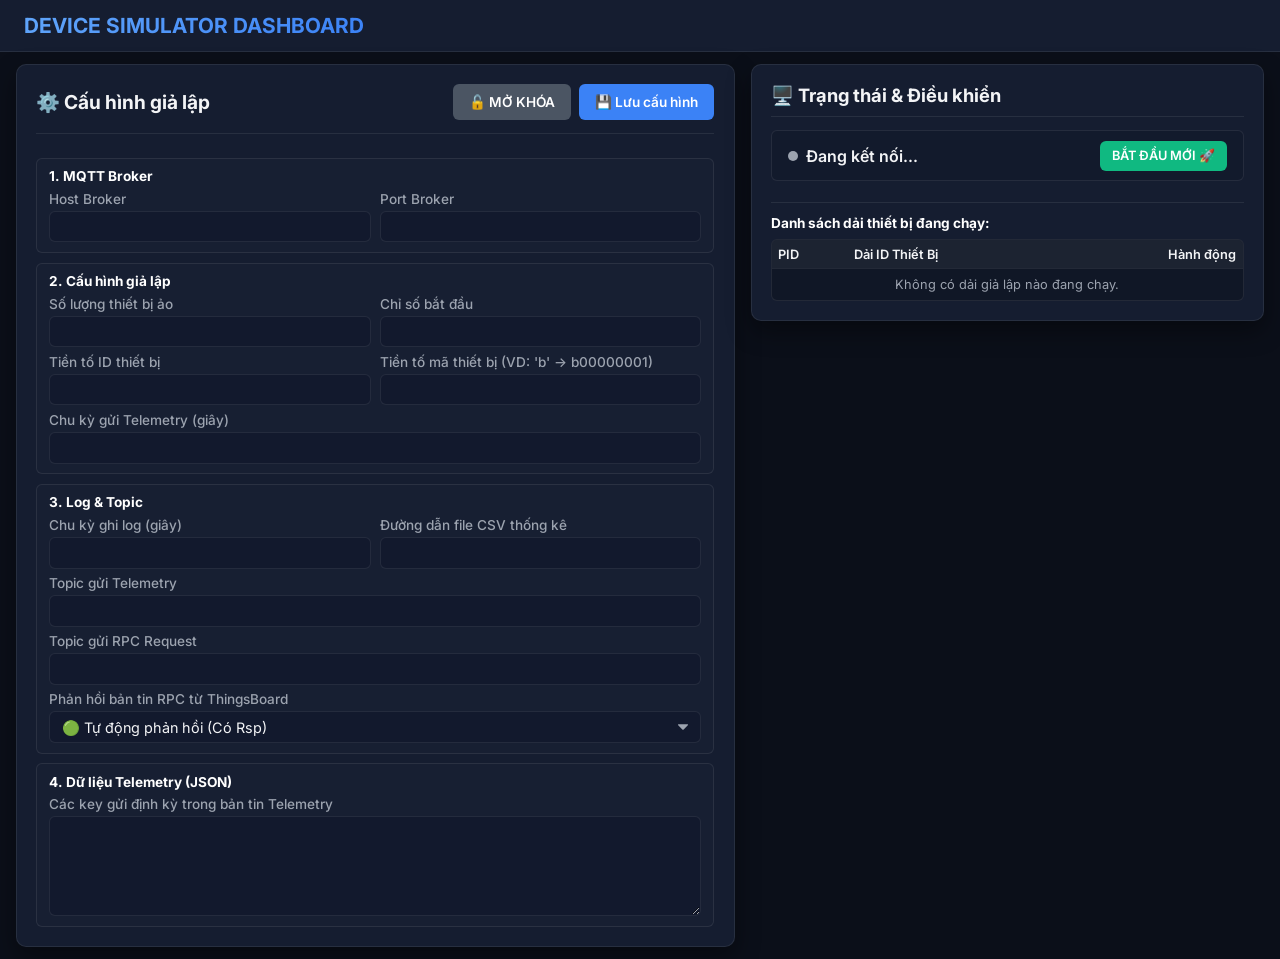
==== commit 1d5141cd: "cập nhật đa luồng thiết bị" ====
--- a/device_simulator_web/templates/index.html
+++ b/device_simulator_web/templates/index.html
@@ -377,9 +377,13 @@
                     <h2
                         style="font-size: 1.2rem; font-weight: 700; color: var(--text-main); display: flex; align-items: center; gap: 0.5rem; margin: 0; border: none; padding: 0;">
                         ⚙️ Cấu hình giả lập</h2>
-                    <button type="submit" class="btn btn-primary"
-                        style="padding: 6px 16px; font-size: 0.85rem; height: 36px; display: inline-flex; align-items: center; justify-content: center; gap: 6px; margin: 0;">💾
-                        Lưu cấu hình</button>
+                    <div style="display: flex; gap: 0.5rem;">
+                        <button type="button" id="btn-lock-config" class="btn"
+                            style="padding: 6px 16px; font-size: 0.85rem; height: 36px; display: inline-flex; align-items: center; justify-content: center; gap: 6px; margin: 0; background-color: #4b5563; color: white;">🔓 MỞ KHÓA</button>
+                        <button type="submit" id="btn-save-config" class="btn btn-primary"
+                            style="padding: 6px 16px; font-size: 0.85rem; height: 36px; display: inline-flex; align-items: center; justify-content: center; gap: 6px; margin: 0;">💾
+                            Lưu cấu hình</button>
+                    </div>
                 </div>
 
                 <div style="display: flex; flex-direction: column; gap: 0.6rem;">
@@ -501,8 +505,8 @@
                         <span id="status-text">Đang kết nối...</span>
                     </div>
                     <div id="control-buttons" style="display: flex; gap: 0.5rem;">
-                        <button id="btn-toggle" class="btn btn-success">BẮT ĐẦU MỚI 🚀</button>
-                        <button id="btn-stop-all" class="btn btn-danger" style="display: none; white-space: nowrap;">DỪNG TẤT CẢ 🛑</button>
+                        <button id="btn-toggle" class="btn btn-success" style="padding: 5px 12px; font-size: 0.8rem; height: 30px;">BẮT ĐẦU MỚI 🚀</button>
+                        <button id="btn-stop-all" class="btn btn-danger" style="display: none; white-space: nowrap; padding: 5px 12px; font-size: 0.8rem; height: 30px;">DỪNG TẤT CẢ 🛑</button>
                     </div>
                 </div>
 
@@ -527,55 +531,14 @@
                     </div>
                 </div>
 
-                <div class="stats-grid">
-                    <div class="stat-card">
-                        <span class="stat-value" id="stat-connected">0</span>
-                        <span class="stat-label">🟢 Thiết bị đã kết nối</span>
-                    </div>
-                    <div class="stat-card">
-                        <span class="stat-value" id="stat-disconnected">0</span>
-                        <span class="stat-label">🔴 Thiết bị mất kết nối</span>
-                    </div>
-                    <div class="stat-card">
-                        <span class="stat-value" id="stat-sent">0</span>
-                        <span class="stat-label">📤 Tổng tin nhắn gửi</span>
-                    </div>
-                    <div class="stat-card">
-                        <span class="stat-value" id="stat-received">0</span>
-                        <span class="stat-label">📥 Tổng tin nhắn nhận</span>
-                    </div>
-                    <div class="stat-card">
-                        <span class="stat-value" id="stat-rpc-sent">0</span>
-                        <span class="stat-label">⚡ Lượng RPC gửi</span>
-                    </div>
-                    <div class="stat-card">
-                        <span class="stat-value" id="stat-success-rate">0%</span>
-                        <span class="stat-label">📈 Tỷ lệ thành công</span>
-                    </div>
-                </div>
             </div>
 
-            <!-- Terminal Logs -->
-            <div class="terminal-card">
-                <div class="terminal-header">
-                    <div class="terminal-dots">
-                        <div class="terminal-dot"></div>
-                        <div class="terminal-dot"></div>
-                        <div class="terminal-dot"></div>
-                    </div>
-                    <span style="font-size: 0.8rem; font-family: monospace; color: var(--text-muted);">LOCUST SIMULATOR
-                        TERMINAL</span>
-                </div>
-                <div class="terminal-body" id="terminal-body">
-                    <div class="terminal-line">Đang đợi khởi động log...</div>
-                </div>
-            </div>
+
         </div>
     </div>
 
     <div class="toast-container" id="toast-container"></div>
 
-    <script src="/static/js/app.js?v=1.4"></script>
+    <script src="/static/js/app.js?v=2.0"></script>
 </body>
-
 </html>
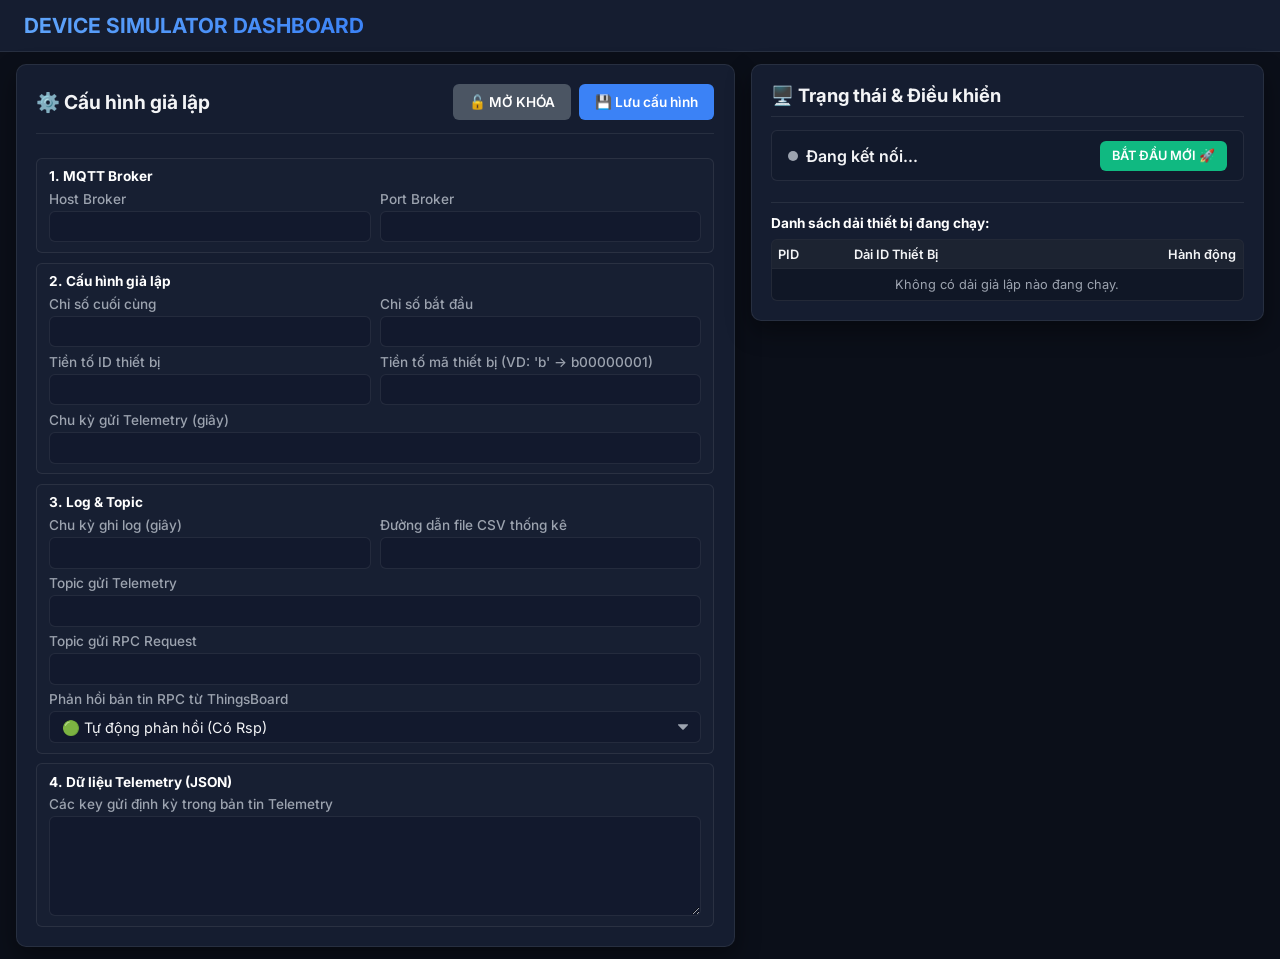
==== commit da1a5417: "Cập nhật kịch bản thiết bị" ====
--- a/device_simulator_web/templates/index.html
+++ b/device_simulator_web/templates/index.html
@@ -409,8 +409,8 @@
                         <span style="font-size: 0.85rem; font-weight: 700; color: #fff;">2. Cấu hình giả lập</span>
                         <div class="form-row">
                             <div class="form-group">
-                                <label for="NUM_DEV">Số lượng thiết bị ảo</label>
-                                <input type="number" id="NUM_DEV" required>
+                                <label for="END_INDEX">Chỉ số cuối cùng</label>
+                                <input type="number" id="END_INDEX" required>
                             </div>
                             <div class="form-group">
                                 <label for="START_INDEX">Chỉ số bắt đầu</label>
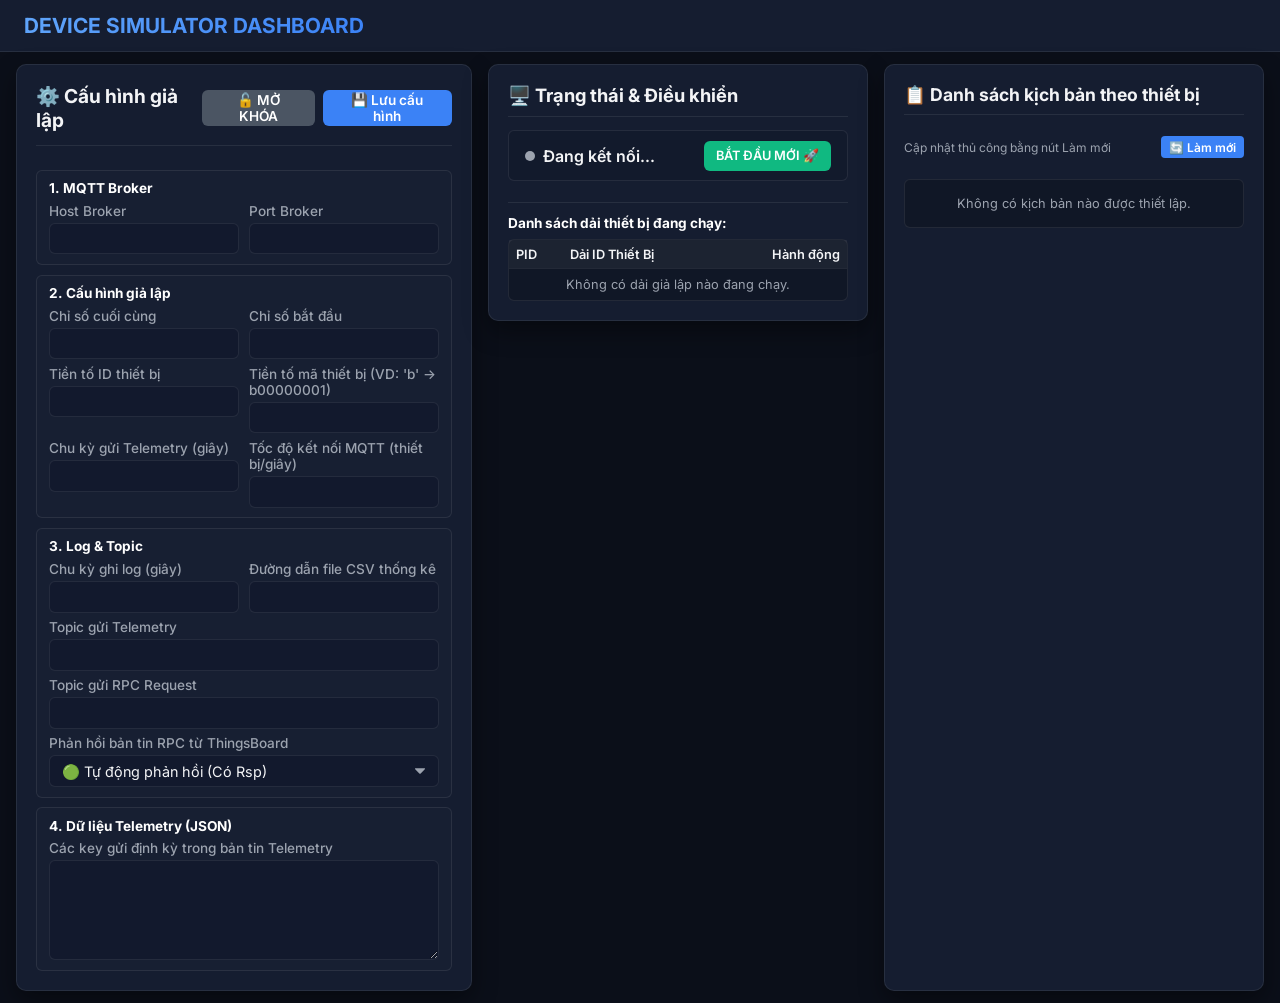
==== commit ca0de37e: "cập nhật độ ổn định cho tool" ====
--- a/device_simulator_web/templates/index.html
+++ b/device_simulator_web/templates/index.html
@@ -57,17 +57,17 @@
         }
 
         .container {
-            max-width: 1400px;
+            max-width: 1600px;
             width: 100%;
             margin: 0.75rem auto;
             padding: 0 1rem;
             display: grid;
-            grid-template-columns: 1.4fr 1fr;
+            grid-template-columns: 1.2fr 1fr 1fr;
             gap: 1rem;
             flex: 1;
         }
 
-        @media (max-width: 1024px) {
+        @media (max-width: 1200px) {
             .container {
                 grid-template-columns: 1fr;
             }
@@ -427,9 +427,15 @@
                                 <input type="text" id="DEVICE_CODE_PREFIX">
                             </div>
                         </div>
-                        <div class="form-group">
-                            <label for="TELEMETRY_INTERVAL">Chu kỳ gửi Telemetry (giây)</label>
-                            <input type="number" id="TELEMETRY_INTERVAL" required>
+                        <div class="form-row">
+                            <div class="form-group">
+                                <label for="TELEMETRY_INTERVAL">Chu kỳ gửi Telemetry (giây)</label>
+                                <input type="number" id="TELEMETRY_INTERVAL" required>
+                            </div>
+                            <div class="form-group">
+                                <label for="MQTT_CONN_RATE">Tốc độ kết nối MQTT (thiết bị/giây)</label>
+                                <input type="number" id="MQTT_CONN_RATE" required>
+                            </div>
                         </div>
                     </div>
 
@@ -493,7 +499,7 @@
             </form>
         </div>
 
-        <!-- Bên phải: Điều khiển & Log Console -->
+        <!-- Ở giữa: Điều khiển -->
         <div style="display: flex; flex-direction: column; gap: 2rem;">
             <!-- Trạng thái & Nút Start/Stop -->
             <div class="card">
@@ -513,7 +519,7 @@
                 <!-- Bảng danh sách tiến trình đang chạy -->
                 <div id="active-processes-section" style="margin-top: 0.5rem; border-top: 1px solid var(--border-color); padding-top: 0.75rem;">
                     <div style="font-size: 0.85rem; font-weight: 700; color: #fff; margin-bottom: 0.5rem;">Danh sách dải thiết bị đang chạy:</div>
-                    <div style="max-height: 150px; overflow-y: auto; border: 1px solid var(--border-color); border-radius: 6px; background: rgba(0,0,0,0.2);">
+                    <div style="border: 1px solid var(--border-color); border-radius: 6px; background: rgba(0,0,0,0.2);">
                         <table style="width: 100%; border-collapse: collapse; font-size: 0.8rem; text-align: left;">
                             <thead>
                                 <tr style="background: rgba(255,255,255,0.05); border-bottom: 1px solid var(--border-color);">
@@ -532,13 +538,26 @@
                 </div>
 
             </div>
-
-
         </div>
+
+        <!-- Bên phải: Danh sách Kịch bản theo thiết bị -->
+        <div class="card" id="scenes-section" style="margin-top: 0;">
+            <h2 class="card-title" style="font-size: 1.1rem; margin-bottom: 0.5rem;">📋 Danh sách kịch bản theo thiết bị</h2>
+            <div style="margin-bottom: 0.5rem; display: flex; justify-content: space-between; align-items: center;">
+                <span style="font-size: 0.75rem; color: var(--text-muted);">Cập nhật thủ công bằng nút Làm mới</span>
+                <button id="btn-refresh-scenes" class="btn" style="padding: 2px 8px; font-size: 0.75rem; background: #3b82f6; color: #fff; height: 22px; border-radius: 4px;">🔄 Làm mới</button>
+            </div>
+            <div style="max-height: 500px; overflow-y: auto; border: 1px solid var(--border-color); border-radius: 6px; background: rgba(0,0,0,0.2); padding: 0.5rem;">
+                <div id="scenes-list-container" style="font-size: 0.8rem; display: flex; flex-direction: column; gap: 0.6rem;">
+                    <div style="text-align: center; color: var(--text-muted); padding: 0.5rem;">Không có kịch bản nào được thiết lập.</div>
+                </div>
+            </div>
+        </div>
+
     </div>
 
     <div class="toast-container" id="toast-container"></div>
 
-    <script src="/static/js/app.js?v=2.0"></script>
+    <script src="/static/js/app.js?v=4.0"></script>
 </body>
 </html>
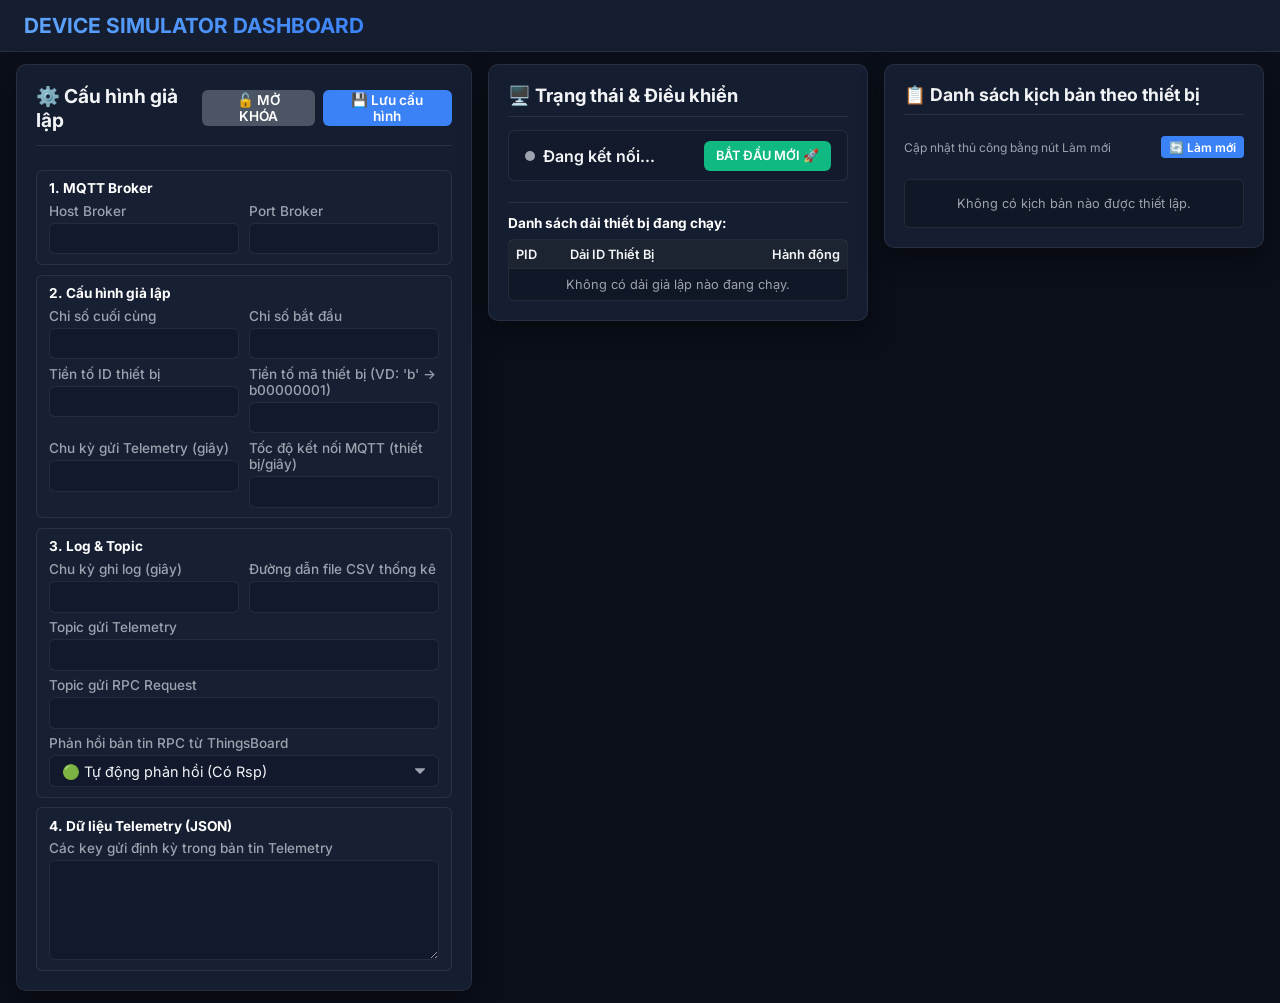
==== commit f5c0a39d: "ok" ====
--- a/device_simulator_web/templates/index.html
+++ b/device_simulator_web/templates/index.html
@@ -500,7 +500,7 @@
         </div>
 
         <!-- Ở giữa: Điều khiển -->
-        <div style="display: flex; flex-direction: column; gap: 2rem;">
+        <div style="display: flex; flex-direction: column; gap: 2rem; align-self: start;">
             <!-- Trạng thái & Nút Start/Stop -->
             <div class="card">
                 <h2 class="card-title">🖥️ Trạng thái & Điều khiển</h2>
@@ -541,13 +541,13 @@
         </div>
 
         <!-- Bên phải: Danh sách Kịch bản theo thiết bị -->
-        <div class="card" id="scenes-section" style="margin-top: 0;">
+        <div class="card" id="scenes-section" style="margin-top: 0; align-self: start;">
             <h2 class="card-title" style="font-size: 1.1rem; margin-bottom: 0.5rem;">📋 Danh sách kịch bản theo thiết bị</h2>
             <div style="margin-bottom: 0.5rem; display: flex; justify-content: space-between; align-items: center;">
                 <span style="font-size: 0.75rem; color: var(--text-muted);">Cập nhật thủ công bằng nút Làm mới</span>
                 <button id="btn-refresh-scenes" class="btn" style="padding: 2px 8px; font-size: 0.75rem; background: #3b82f6; color: #fff; height: 22px; border-radius: 4px;">🔄 Làm mới</button>
             </div>
-            <div style="max-height: 500px; overflow-y: auto; border: 1px solid var(--border-color); border-radius: 6px; background: rgba(0,0,0,0.2); padding: 0.5rem;">
+            <div style="border: 1px solid var(--border-color); border-radius: 6px; background: rgba(0,0,0,0.2); padding: 0.5rem;">
                 <div id="scenes-list-container" style="font-size: 0.8rem; display: flex; flex-direction: column; gap: 0.6rem;">
                     <div style="text-align: center; color: var(--text-muted); padding: 0.5rem;">Không có kịch bản nào được thiết lập.</div>
                 </div>
